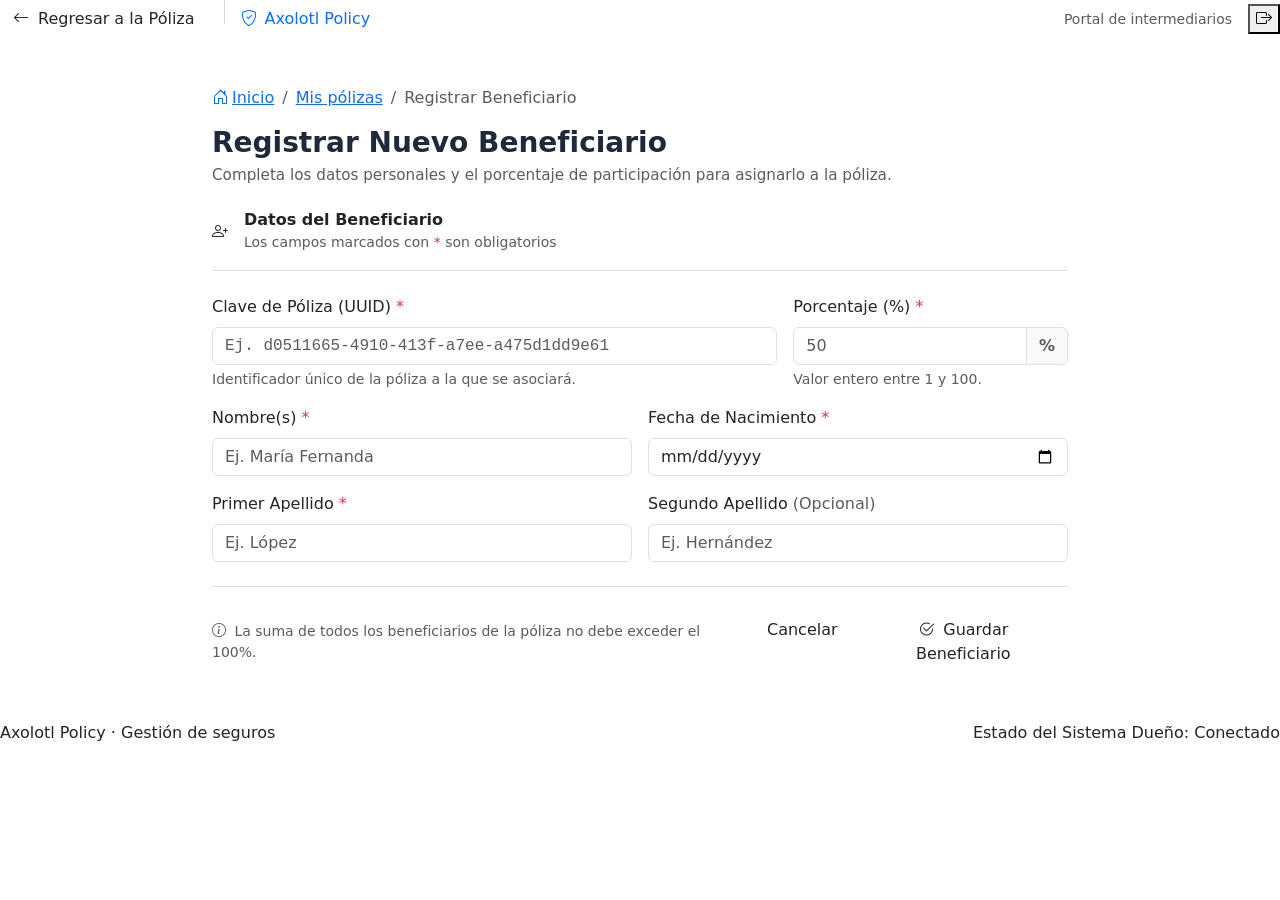
==== src/main/resources/templates/registrar-beneficiario.html @ c32d10b5 "Implementacion de vista formulario beneficiarios" ====
<!DOCTYPE html>
<html lang="es">
<head>
    <meta charset="UTF-8">
    <meta name="viewport" content="width=device-width, initial-scale=1.0">
    <title>Registrar Nuevo Beneficiario - Axolotl Policy</title>
    <!-- Bootstrap 5 CSS -->
    <link href="https://cdn.jsdelivr.net/npm/bootstrap@5.3.3/dist/css/bootstrap.min.css" rel="stylesheet">
    <!-- Bootstrap Icons -->
    <link href="https://cdn.jsdelivr.net/npm/bootstrap-icons@1.11.3/font/bootstrap-icons.min.css" rel="stylesheet">
    <!-- Google Fonts: Inter -->
    <link href="https://fonts.googleapis.com/css2?family=Inter:wght@400;500;600;700&display=swap" rel="stylesheet">
    <!-- Tu hoja de estilos en static/css/ -->
    <link rel="stylesheet" href="/css/styleBeneficiario.css">
</head>
<body>

    <!-- Barra Superior -->
    <header class="navbar-axolotl d-flex align-items-center justify-content-between">
        <div class="d-flex align-items-center gap-3">
            <a href="javascript:history.back()" class="btn btn-back">
                <i class="bi bi-arrow-left me-1"></i> Regresar a la Póliza
            </a>
            <div class="vr text-muted opacity-25 d-none d-sm-block" style="height: 24px;"></div>
            <a href="/" class="d-flex align-items-center gap-2 text-decoration-none">
                <span class="brand-logo">
                    <i class="bi bi-shield-check"></i>
                </span>
                <span class="brand-title">Axolotl Policy</span>
            </a>
        </div>

        <div class="d-flex align-items-center gap-3">
            <span class="text-muted small d-none d-md-inline">Portal de intermediarios</span>
            <button type="button" class="btn-logout" title="Cerrar sesión">
                <i class="bi bi-box-arrow-right"></i>
            </button>
        </div>
    </header>

    <!-- Contenido Principal -->
    <main class="container my-4 my-md-5" style="max-width: 880px;">
        
        <!-- Breadcrumb -->
        <nav aria-label="breadcrumb" class="mb-3">
            <ol class="breadcrumb breadcrumb-custom mb-0">
                <li class="breadcrumb-item"><a href="/"><i class="bi bi-house-door me-1"></i>Inicio</a></li>
                <li class="breadcrumb-item"><a href="/">Mis pólizas</a></li>
                <li class="breadcrumb-item active" aria-current="page">Registrar Beneficiario</li>
            </ol>
        </nav>

        <!-- Encabezado de página -->
        <div class="mb-4">
            <h1 class="h3 fw-bold mb-1" style="color: #1E293B;">Registrar Nuevo Beneficiario</h1>
            <p class="text-muted mb-0" style="font-size: 0.95rem;">
                Completa los datos personales y el porcentaje de participación para asignarlo a la póliza.
            </p>
        </div>

        <!-- Contenedor de Alertas -->
        <div id="alertaResultado" class="alert d-none rounded-3 mb-4" role="alert"></div>

        <!-- Tarjeta del Formulario -->
        <div class="card-axolotl">
            <div class="d-flex align-items-center justify-content-between pb-3 mb-4 border-bottom">
                <div class="d-flex align-items-center gap-3">
                    <span class="icon-badge-blue">
                        <i class="bi bi-person-plus"></i>
                    </span>
                    <div>
                        <h2 class="h6 fw-bold mb-0">Datos del Beneficiario</h2>
                        <small class="text-muted">Los campos marcados con <span class="text-danger">*</span> son obligatorios</small>
                    </div>
                </div>
                <span class="badge rounded-pill px-3 py-2 badge-axolotl-pink">
                    Participación máx. 100%
                </span>
            </div>

            <form id="formBeneficiario" novalidate>
                <div class="row g-3">
                    
                    <!-- Clave de Póliza (UUID) -->
                    <div class="col-md-8">
                        <label for="clavePoliza" class="form-label">
                            Clave de Póliza (UUID) <span class="text-danger">*</span>
                        </label>
                        <input type="text" class="form-control font-monospace" id="clavePoliza" 
                               placeholder="Ej. d0511665-4910-413f-a7ee-a475d1dd9e61" required>
                        <div class="form-text">Identificador único de la póliza a la que se asociará.</div>
                    </div>

                    <!-- Porcentaje de Participación -->
                    <div class="col-md-4">
                        <label for="porcentaje" class="form-label">
                            Porcentaje (%) <span class="text-danger">*</span>
                        </label>
                        <div class="input-group">
                            <input type="number" class="form-control" id="porcentaje" 
                                   min="1" max="100" placeholder="50" required>
                            <span class="input-group-text bg-light text-muted fw-semibold">%</span>
                        </div>
                        <div class="form-text">Valor entero entre 1 y 100.</div>
                    </div>

                    <!-- Nombres -->
                    <div class="col-md-6">
                        <label for="nombres" class="form-label">
                            Nombre(s) <span class="text-danger">*</span>
                        </label>
                        <input type="text" class="form-control" id="nombres" 
                               placeholder="Ej. María Fernanda" required>
                    </div>

                    <!-- Fecha de Nacimiento -->
                    <div class="col-md-6">
                        <label for="fechaNacimiento" class="form-label">
                            Fecha de Nacimiento <span class="text-danger">*</span>
                        </label>
                        <input type="date" class="form-control" id="fechaNacimiento" required>
                    </div>

                    <!-- Primer Apellido -->
                    <div class="col-md-6">
                        <label for="primerApellido" class="form-label">
                            Primer Apellido <span class="text-danger">*</span>
                        </label>
                        <input type="text" class="form-control" id="primerApellido" 
                               placeholder="Ej. López" required>
                    </div>

                    <!-- Segundo Apellido (Opcional) -->
                    <div class="col-md-6">
                        <label for="segundoApellido" class="form-label">
                            Segundo Apellido <span class="text-muted fw-normal">(Opcional)</span>
                        </label>
                        <input type="text" class="form-control" id="segundoApellido" 
                               placeholder="Ej. Hernández">
                    </div>

                </div>

                <!-- Botones de acción -->
                <div class="d-flex flex-column flex-sm-row align-items-sm-center justify-content-between gap-3 pt-4 mt-4 border-top">
                    <span class="text-muted small">
                        <i class="bi bi-info-circle me-1"></i> La suma de todos los beneficiarios de la póliza no debe exceder el 100%.
                    </span>
                    <div class="d-flex gap-2 justify-content-end">
                        <a href="javascript:history.back()" class="btn btn-axolotl-secondary">
                            Cancelar
                        </a>
                        <button type="submit" id="btnGuardar" class="btn btn-axolotl-primary">
                            <i class="bi bi-check2-circle me-1"></i> Guardar Beneficiario
                        </button>
                    </div>
                </div>
            </form>
        </div>
    </main>

    <!-- Footer -->
    <footer class="footer-axolotl d-flex flex-column flex-sm-row align-items-center justify-content-between gap-2">
        <div>Axolotl Policy · Gestión de seguros</div>
        <div>
            <span class="status-dot"></span> Estado del Sistema Dueño: Conectado
        </div>
    </footer>

    <!-- Lógica de envío hacia tu BeneficiarioController -->
    <script>
        document.addEventListener('DOMContentLoaded', () => {
            const params = new URLSearchParams(window.location.search);
            const claveParam = params.get('clave_poliza') || params.get('clavePoliza');
            if (claveParam) {
                document.getElementById('clavePoliza').value = claveParam;
            }
        });

        document.getElementById('formBeneficiario').addEventListener('submit', async function (event) {
            event.preventDefault();

            const alerta = document.getElementById('alertaResultado');
            const btnGuardar = document.getElementById('btnGuardar');

            const fechaNacimiento = document.getElementById('fechaNacimiento').value.trim();
            const clavePoliza = document.getElementById('clavePoliza').value.trim();
            const porcentaje = document.getElementById('porcentaje').value.trim();
            const nombres = document.getElementById('nombres').value.trim();
            const primerApellido = document.getElementById('primerApellido').value.trim();
            const segundoApellido = document.getElementById('segundoApellido').value.trim();

            if (!fechaNacimiento || !clavePoliza || !porcentaje || !nombres || !primerApellido) {
                mostrarAlerta('danger', 'Por favor completa todos los campos obligatorios marcados con *.');
                return;
            }

            const pctNum = parseInt(porcentaje, 10);
            if (isNaN(pctNum) || pctNum < 1 || pctNum > 100) {
                mostrarAlerta('danger', 'El porcentaje debe ser un número entero entre 1 y 100.');
                return;
            }

            let endpoint = `/beneficiario/${encodeURIComponent(fechaNacimiento)}/${encodeURIComponent(clavePoliza)}/${encodeURIComponent(pctNum)}/${encodeURIComponent(nombres)}/${encodeURIComponent(primerApellido)}`;
            
            if (segundoApellido !== '') {
                endpoint += `/${encodeURIComponent(segundoApellido)}`;
            }

            btnGuardar.disabled = true;
            btnGuardar.innerHTML = '<span class="spinner-border spinner-border-sm me-2"></span>Guardando...';
            alerta.classList.add('d-none');

            try {
                const response = await fetch(endpoint, {
                    method: 'POST',
                    headers: {
                        'Accept': 'application/json'
                    }
                });

                if (!response.ok) {
                    throw new Error(`El servidor respondió con código ${response.status}. Verifica que la clave de póliza exista y el porcentaje disponible sea válido.`);
                }

                await response.json();
                mostrarAlerta('success', `Beneficiario <strong>${nombres} ${primerApellido}</strong> registrado correctamente con el ${pctNum}% de participación.`);
                
                document.getElementById('nombres').value = '';
                document.getElementById('primerApellido').value = '';
                document.getElementById('segundoApellido').value = '';
                document.getElementById('fechaNacimiento').value = '';
                document.getElementById('porcentaje').value = '';

            } catch (error) {
                mostrarAlerta('danger', `No se pudo registrar el beneficiario: ${error.message}`);
            } finally {
                btnGuardar.disabled = false;
                btnGuardar.innerHTML = '<i class="bi bi-check2-circle me-1"></i> Guardar Beneficiario';
            }
        });

        function mostrarAlerta(tipo, mensaje) {
            const alerta = document.getElementById('alertaResultado');
            alerta.className = `alert alert-${tipo} rounded-3 mb-4`;
            alerta.innerHTML = mensaje;
            alerta.classList.remove('d-none');
            alerta.scrollIntoView({ behavior: 'smooth', block: 'nearest' });
        }
    </script>
</body>
</html>
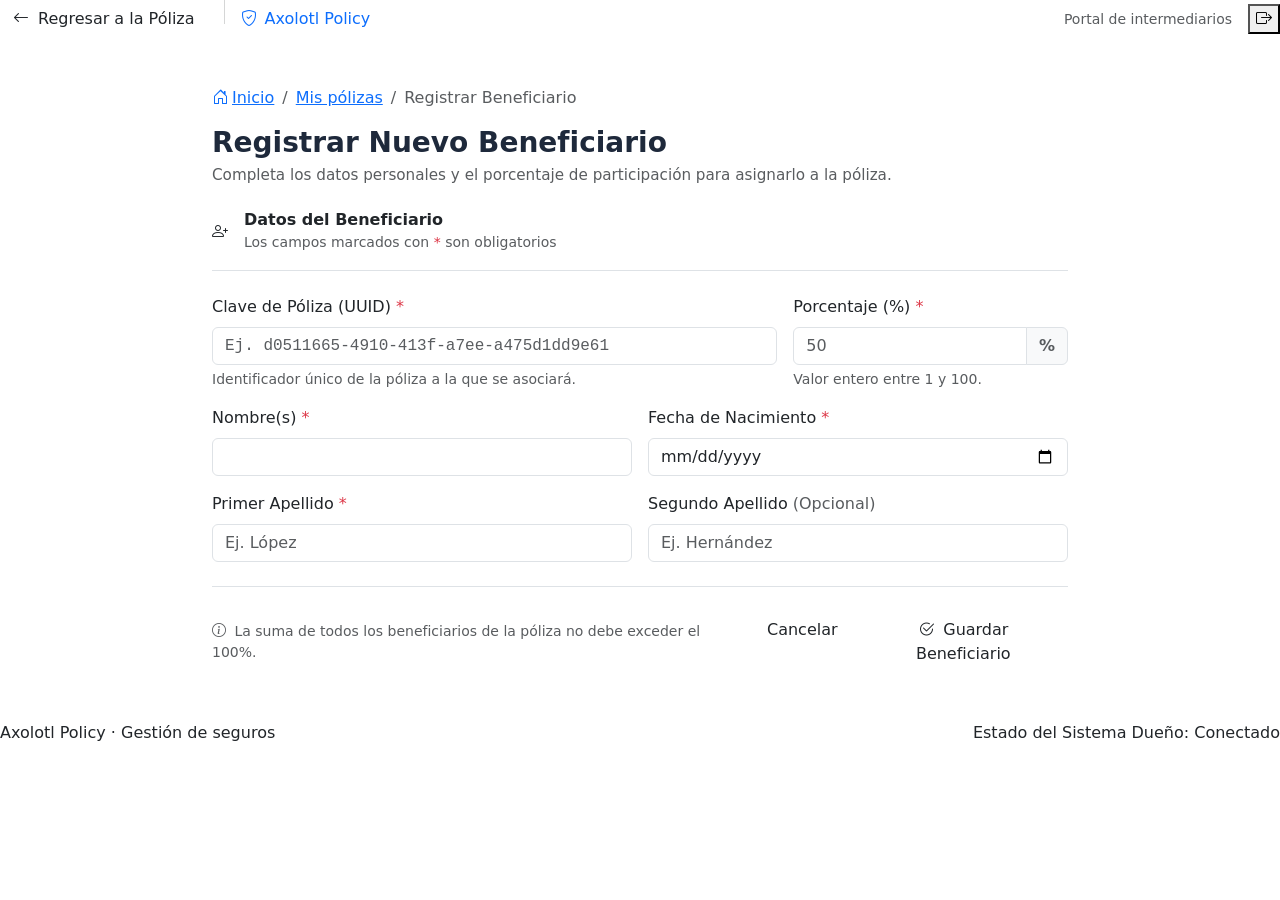
==== commit c6b1ae40: "Avances en mi rama" ====
--- a/src/main/resources/templates/registrar-beneficiario.html
+++ b/src/main/resources/templates/registrar-beneficiario.html
@@ -109,8 +109,7 @@
                         <label for="nombres" class="form-label">
                             Nombre(s) <span class="text-danger">*</span>
                         </label>
-                        <input type="text" class="form-control" id="nombres" 
-                               placeholder="Ej. María Fernanda" required>
+                        <input type="text" class="form-control" id="nombres" required>
                     </div>
 
                     <!-- Fecha de Nacimiento -->
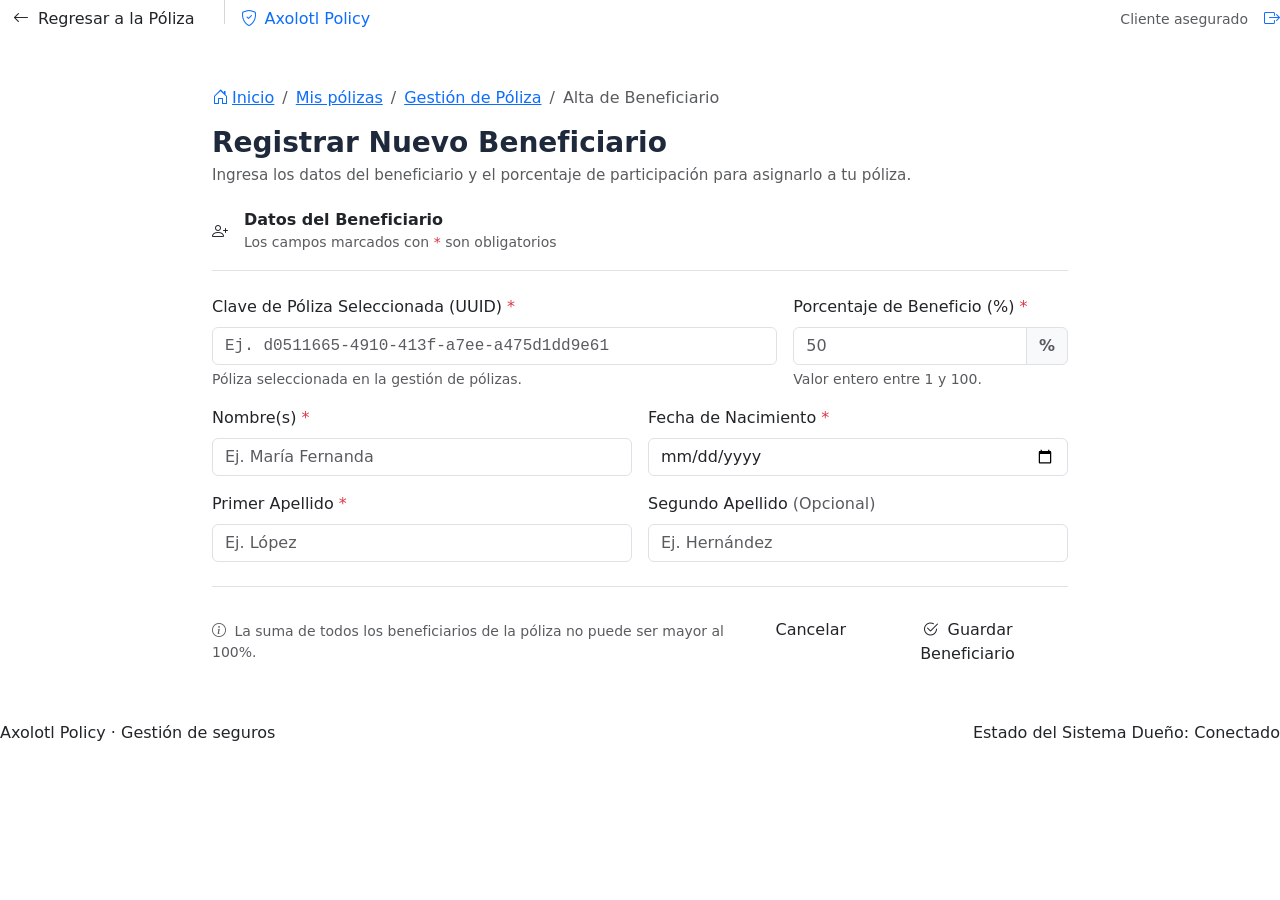
==== commit 2dc62fd2: "Actualización de vista registro beneficiarios" ====
--- a/src/main/resources/templates/registrar-beneficiario.html
+++ b/src/main/resources/templates/registrar-beneficiario.html
@@ -1,5 +1,6 @@
 <!DOCTYPE html>
 <html lang="es">
+
 <head>
     <meta charset="UTF-8">
     <meta name="viewport" content="width=device-width, initial-scale=1.0">
@@ -10,15 +11,16 @@
     <link href="https://cdn.jsdelivr.net/npm/bootstrap-icons@1.11.3/font/bootstrap-icons.min.css" rel="stylesheet">
     <!-- Google Fonts: Inter -->
     <link href="https://fonts.googleapis.com/css2?family=Inter:wght@400;500;600;700&display=swap" rel="stylesheet">
-    <!-- Tu hoja de estilos en static/css/ -->
+    <!-- Hoja de estilos en static/css/ -->
     <link rel="stylesheet" href="/css/styleBeneficiario.css">
 </head>
+
 <body>
 
     <!-- Barra Superior -->
     <header class="navbar-axolotl d-flex align-items-center justify-content-between">
         <div class="d-flex align-items-center gap-3">
-            <a href="javascript:history.back()" class="btn btn-back">
+            <a href="/polizas" id="btnVolverSuperior" class="btn btn-back">
                 <i class="bi bi-arrow-left me-1"></i> Regresar a la Póliza
             </a>
             <div class="vr text-muted opacity-25 d-none d-sm-block" style="height: 24px;"></div>
@@ -31,22 +33,23 @@
         </div>
 
         <div class="d-flex align-items-center gap-3">
-            <span class="text-muted small d-none d-md-inline">Portal de intermediarios</span>
-            <button type="button" class="btn-logout" title="Cerrar sesión">
+            <span class="text-muted small d-none d-md-inline">Cliente asegurado</span>
+            <a href="/" class="btn-logout text-decoration-none" title="Cerrar sesión">
                 <i class="bi bi-box-arrow-right"></i>
-            </button>
+            </a>
         </div>
     </header>
 
     <!-- Contenido Principal -->
     <main class="container my-4 my-md-5" style="max-width: 880px;">
-        
+
         <!-- Breadcrumb -->
         <nav aria-label="breadcrumb" class="mb-3">
             <ol class="breadcrumb breadcrumb-custom mb-0">
                 <li class="breadcrumb-item"><a href="/"><i class="bi bi-house-door me-1"></i>Inicio</a></li>
-                <li class="breadcrumb-item"><a href="/">Mis pólizas</a></li>
-                <li class="breadcrumb-item active" aria-current="page">Registrar Beneficiario</li>
+                <li class="breadcrumb-item"><a href="/polizas">Mis pólizas</a></li>
+                <li class="breadcrumb-item"><a href="/polizas" id="breadcrumbPoliza">Gestión de Póliza</a></li>
+                <li class="breadcrumb-item active" aria-current="page">Alta de Beneficiario</li>
             </ol>
         </nav>
 
@@ -54,54 +57,55 @@
         <div class="mb-4">
             <h1 class="h3 fw-bold mb-1" style="color: #1E293B;">Registrar Nuevo Beneficiario</h1>
             <p class="text-muted mb-0" style="font-size: 0.95rem;">
-                Completa los datos personales y el porcentaje de participación para asignarlo a la póliza.
+                Ingresa los datos del beneficiario y el porcentaje de participación para asignarlo a tu póliza.
             </p>
         </div>
 
-        <!-- Contenedor de Alertas -->
+        <!-- Contenedor de Alertas (Validación local, EX-BYR y Confirmación Paso 4) -->
         <div id="alertaResultado" class="alert d-none rounded-3 mb-4" role="alert"></div>
 
         <!-- Tarjeta del Formulario -->
         <div class="card-axolotl">
-            <div class="d-flex align-items-center justify-content-between pb-3 mb-4 border-bottom">
+            <div class="d-flex flex-wrap align-items-center justify-content-between gap-2 pb-3 mb-4 border-bottom">
                 <div class="d-flex align-items-center gap-3">
                     <span class="icon-badge-blue">
                         <i class="bi bi-person-plus"></i>
                     </span>
                     <div>
                         <h2 class="h6 fw-bold mb-0">Datos del Beneficiario</h2>
-                        <small class="text-muted">Los campos marcados con <span class="text-danger">*</span> son obligatorios</small>
+                        <small class="text-muted">Los campos marcados con <span class="text-danger">*</span> son
+                            obligatorios</small>
                     </div>
                 </div>
-                <span class="badge rounded-pill px-3 py-2 badge-axolotl-pink">
+                <span id="badgeDisponible" class="badge rounded-pill px-3 py-2 badge-axolotl-pink">
                     Participación máx. 100%
                 </span>
             </div>
 
             <form id="formBeneficiario" novalidate>
                 <div class="row g-3">
-                    
+
                     <!-- Clave de Póliza (UUID) -->
                     <div class="col-md-8">
                         <label for="clavePoliza" class="form-label">
-                            Clave de Póliza (UUID) <span class="text-danger">*</span>
-                        </label>
-                        <input type="text" class="form-control font-monospace" id="clavePoliza" 
-                               placeholder="Ej. d0511665-4910-413f-a7ee-a475d1dd9e61" required>
-                        <div class="form-text">Identificador único de la póliza a la que se asociará.</div>
+                            Clave de Póliza Seleccionada (UUID) <span class="text-danger">*</span>
+                        </label>
+                        <input type="text" class="form-control font-monospace" id="clavePoliza"
+                            placeholder="Ej. d0511665-4910-413f-a7ee-a475d1dd9e61" required>
+                        <div class="form-text">Póliza seleccionada en la gestión de pólizas.</div>
                     </div>
 
                     <!-- Porcentaje de Participación -->
                     <div class="col-md-4">
                         <label for="porcentaje" class="form-label">
-                            Porcentaje (%) <span class="text-danger">*</span>
+                            Porcentaje de Beneficio (%) <span class="text-danger">*</span>
                         </label>
                         <div class="input-group">
-                            <input type="number" class="form-control" id="porcentaje" 
-                                   min="1" max="100" placeholder="50" required>
+                            <input type="number" class="form-control" id="porcentaje" min="1" max="100" placeholder="50"
+                                required>
                             <span class="input-group-text bg-light text-muted fw-semibold">%</span>
                         </div>
-                        <div class="form-text">Valor entero entre 1 y 100.</div>
+                        <div class="form-text" id="textoAyudaPorcentaje">Valor entero entre 1 y 100.</div>
                     </div>
 
                     <!-- Nombres -->
@@ -109,7 +113,7 @@
                         <label for="nombres" class="form-label">
                             Nombre(s) <span class="text-danger">*</span>
                         </label>
-                        <input type="text" class="form-control" id="nombres" required>
+                        <input type="text" class="form-control" id="nombres" placeholder="Ej. María Fernanda" required>
                     </div>
 
                     <!-- Fecha de Nacimiento -->
@@ -125,8 +129,7 @@
                         <label for="primerApellido" class="form-label">
                             Primer Apellido <span class="text-danger">*</span>
                         </label>
-                        <input type="text" class="form-control" id="primerApellido" 
-                               placeholder="Ej. López" required>
+                        <input type="text" class="form-control" id="primerApellido" placeholder="Ej. López" required>
                     </div>
 
                     <!-- Segundo Apellido (Opcional) -->
@@ -134,19 +137,20 @@
                         <label for="segundoApellido" class="form-label">
                             Segundo Apellido <span class="text-muted fw-normal">(Opcional)</span>
                         </label>
-                        <input type="text" class="form-control" id="segundoApellido" 
-                               placeholder="Ej. Hernández">
+                        <input type="text" class="form-control" id="segundoApellido" placeholder="Ej. Hernández">
                     </div>
 
                 </div>
 
                 <!-- Botones de acción -->
-                <div class="d-flex flex-column flex-sm-row align-items-sm-center justify-content-between gap-3 pt-4 mt-4 border-top">
+                <div
+                    class="d-flex flex-column flex-sm-row align-items-sm-center justify-content-between gap-3 pt-4 mt-4 border-top">
                     <span class="text-muted small">
-                        <i class="bi bi-info-circle me-1"></i> La suma de todos los beneficiarios de la póliza no debe exceder el 100%.
+                        <i class="bi bi-info-circle me-1"></i> La suma de todos los beneficiarios de la póliza no puede
+                        ser mayor al 100%.
                     </span>
                     <div class="d-flex gap-2 justify-content-end">
-                        <a href="javascript:history.back()" class="btn btn-axolotl-secondary">
+                        <a href="/polizas" id="btnCancelar" class="btn btn-axolotl-secondary">
                             Cancelar
                         </a>
                         <button type="submit" id="btnGuardar" class="btn btn-axolotl-primary">
@@ -166,15 +170,119 @@
         </div>
     </footer>
 
-    <!-- Lógica de envío hacia tu BeneficiarioController -->
+    <!-- Lógica alineada al Caso de Uso NRM-AB "Alta de beneficiario" -->
     <script>
-        document.addEventListener('DOMContentLoaded', () => {
+        // Ruta a la vista dedicada para el flujo excepcional EX-DND (fallo/indisponibilidad del Sistema Dueño)
+        const URL_ERROR_SISTEMA_DUENO = '/error-sistema-dueno';
+
+        function redirigirErrorSistemaDueno() {
+            window.location.href = URL_ERROR_SISTEMA_DUENO;
+        }
+
+        document.addEventListener('DOMContentLoaded', async () => {
             const params = new URLSearchParams(window.location.search);
             const claveParam = params.get('clave_poliza') || params.get('clavePoliza');
+            const inputClave = document.getElementById('clavePoliza');
+
             if (claveParam) {
-                document.getElementById('clavePoliza').value = claveParam;
+                inputClave.value = claveParam.trim();
+                inputClave.readOnly = true;
+                inputClave.classList.add('bg-light');
+                configurarRutasRetorno(claveParam.trim());
+                await obtenerEstadoPolizaEnServidor(claveParam.trim());
+            } else {
+                inputClave.addEventListener('blur', async (e) => {
+                    const val = e.target.value.trim();
+                    if (val) {
+                        configurarRutasRetorno(val);
+                        await obtenerEstadoPolizaEnServidor(val);
+                    }
+                });
             }
         });
+
+        function configurarRutasRetorno(clavePoliza) {
+            const urlGestionPoliza = `/poliza/${encodeURIComponent(clavePoliza)}`;
+            document.getElementById('btnVolverSuperior').href = urlGestionPoliza;
+            document.getElementById('btnCancelar').href = urlGestionPoliza;
+            const breadcrumb = document.getElementById('breadcrumbPoliza');
+            breadcrumb.href = urlGestionPoliza;
+            breadcrumb.textContent = `Póliza ${clavePoliza.substring(0, 8)}...`;
+        }
+
+        /**
+         * Consulta obligatoria al servidor para obtener los beneficiarios reales de la póliza.
+         * Extrae los campos desde el objeto anidado "id" devuelto por Spring Boot.
+         * Si el Sistema Dueño no responde o falla (EX-DND), redirige inmediatamente a la vista de error.
+         */
+        async function obtenerEstadoPolizaEnServidor(clavePoliza) {
+            let resp;
+            try {
+                resp = await fetch('/beneficiarios', {
+                    method: 'GET',
+                    headers: { 'Accept': 'application/json' },
+                    cache: 'no-store'
+                });
+            } catch (networkError) {
+                redirigirErrorSistemaDueno();
+                return null;
+            }
+
+            if (!resp.ok) {
+                redirigirErrorSistemaDueno();
+                return null;
+            }
+
+            const todos = await resp.json();
+            const lista = Array.isArray(todos) ? todos : [];
+
+            const beneficiariosPoliza = lista.filter(b => {
+                const datosId = b.id || b;
+                const claveItem = String(datosId.clavePoliza || datosId.clave_poliza || '').trim().toLowerCase();
+                return claveItem === clavePoliza.toLowerCase();
+            });
+
+            const porcentajeAsignado = beneficiariosPoliza.reduce((acc, b) => {
+                return acc + (Number(b.porcentaje) || 0);
+            }, 0);
+
+            const disponible = Math.max(0, 100 - porcentajeAsignado);
+
+            document.getElementById('badgeDisponible').textContent =
+                `Asignado: ${porcentajeAsignado}% · Disponible: ${disponible}%`;
+            document.getElementById('textoAyudaPorcentaje').textContent =
+                disponible > 0
+                    ? `Puedes asignar entre 1% y ${disponible}% restante.`
+                    : 'Esta póliza ya tiene el 100% asignado.';
+
+            return { beneficiariosPoliza, porcentajeAsignado, disponible };
+        }
+
+        function normalizarTexto(txt) {
+            return (txt || '')
+                .trim()
+                .toLowerCase()
+                .normalize('NFD')
+                .replace(/[\u0300-\u036f]/g, '');
+        }
+
+        // Flujo Excepcional EX-BYR: verifica coincidencia de beneficiario en la misma póliza dentro de "id"
+        function existeBeneficiarioEnPoliza(beneficiariosPoliza, nombres, primerApellido, segundoApellido, fechaNacimiento) {
+            const nomNorm = normalizarTexto(nombres);
+            const ap1Norm = normalizarTexto(primerApellido);
+            const ap2Norm = normalizarTexto(segundoApellido);
+
+            return beneficiariosPoliza.some(b => {
+                const datosId = b.id || b;
+                const bNom = normalizarTexto(datosId.nombres);
+                const bAp1 = normalizarTexto(datosId.primerApellido || datosId.primer_apellido);
+                const bAp2 = normalizarTexto(datosId.segundoApellido || datosId.segundo_apellido);
+                const rawFecha = datosId.fechaNacimiento || datosId.fecha_nacimiento || '';
+                const bFecha = String(rawFecha).substring(0, 10);
+
+                return bNom === nomNorm && bAp1 === ap1Norm && bAp2 === ap2Norm && bFecha === fechaNacimiento;
+            });
+        }
 
         document.getElementById('formBeneficiario').addEventListener('submit', async function (event) {
             event.preventDefault();
@@ -189,54 +297,94 @@
             const primerApellido = document.getElementById('primerApellido').value.trim();
             const segundoApellido = document.getElementById('segundoApellido').value.trim();
 
+            // 1. Validación de campos requeridos (permanece en Paso 3)
             if (!fechaNacimiento || !clavePoliza || !porcentaje || !nombres || !primerApellido) {
-                mostrarAlerta('danger', 'Por favor completa todos los campos obligatorios marcados con *.');
+                mostrarAlerta('warning', '<i class="bi bi-exclamation-triangle-fill me-2"></i><strong>Datos incompletos:</strong> Completa todos los campos obligatorios marcados con *.');
                 return;
             }
 
             const pctNum = parseInt(porcentaje, 10);
             if (isNaN(pctNum) || pctNum < 1 || pctNum > 100) {
-                mostrarAlerta('danger', 'El porcentaje debe ser un número entero entre 1 y 100.');
-                return;
-            }
-
+                mostrarAlerta('warning', '<i class="bi bi-exclamation-triangle-fill me-2"></i><strong>Porcentaje inválido:</strong> El porcentaje debe ser un número entero entre 1% y 100%.');
+                return;
+            }
+
+            btnGuardar.disabled = true;
+            btnGuardar.innerHTML = '<span class="spinner-border spinner-border-sm me-2"></span>Validando y guardando...';
+            alerta.classList.add('d-none');
+
+            // 2. Consulta síncrona en tiempo real de los beneficiarios de la póliza (si falla, redirige a EX-DND)
+            const estadoPoliza = await obtenerEstadoPolizaEnServidor(clavePoliza);
+            if (!estadoPoliza) return;
+
+            const { beneficiariosPoliza, porcentajeAsignado, disponible } = estadoPoliza;
+
+            // 3. Validar que la suma total de la póliza no exceda 100%
+            if (porcentajeAsignado + pctNum > 100) {
+                btnGuardar.disabled = false;
+                btnGuardar.innerHTML = '<i class="bi bi-check2-circle me-1"></i> Guardar Beneficiario';
+                mostrarAlerta('warning', `<i class="bi bi-exclamation-triangle-fill me-2"></i><strong>Porcentaje excedido:</strong> La suma de los beneficiarios de esta póliza no puede ser mayor al 100%. Ya tiene <strong>${porcentajeAsignado}%</strong> asignado (disponible: <strong>${disponible}%</strong>).`);
+                return;
+            }
+
+            // 4. Flujo Excepcional EX-BYR: "El beneficiario ya está registrado" en esta póliza
+            if (existeBeneficiarioEnPoliza(beneficiariosPoliza, nombres, primerApellido, segundoApellido, fechaNacimiento)) {
+                btnGuardar.disabled = false;
+                btnGuardar.innerHTML = '<i class="bi bi-check2-circle me-1"></i> Guardar Beneficiario';
+                mostrarAlerta('danger', `<i class="bi bi-person-x-fill me-2"></i><strong>El beneficiario ya está registrado:</strong> <strong>${nombres} ${primerApellido} ${segundoApellido}</strong> ya figura como beneficiario en esta póliza. Un mismo beneficiario no puede registrarse más de una vez en la misma póliza.`);
+                return;
+            }
+
+            // 5. Envío POST al Sistema Intermediario -> Sistema Dueño
             let endpoint = `/beneficiario/${encodeURIComponent(fechaNacimiento)}/${encodeURIComponent(clavePoliza)}/${encodeURIComponent(pctNum)}/${encodeURIComponent(nombres)}/${encodeURIComponent(primerApellido)}`;
-            
             if (segundoApellido !== '') {
                 endpoint += `/${encodeURIComponent(segundoApellido)}`;
             }
 
-            btnGuardar.disabled = true;
-            btnGuardar.innerHTML = '<span class="spinner-border spinner-border-sm me-2"></span>Guardando...';
-            alerta.classList.add('d-none');
-
+            let response;
             try {
-                const response = await fetch(endpoint, {
+                response = await fetch(endpoint, {
                     method: 'POST',
-                    headers: {
-                        'Accept': 'application/json'
-                    }
+                    headers: { 'Accept': 'application/json' }
                 });
-
-                if (!response.ok) {
-                    throw new Error(`El servidor respondió con código ${response.status}. Verifica que la clave de póliza exista y el porcentaje disponible sea válido.`);
+            } catch (networkError) {
+                redirigirErrorSistemaDueno();
+                return;
+            }
+
+            if (!response.ok) {
+                if (response.status === 409) {
+                    btnGuardar.disabled = false;
+                    btnGuardar.innerHTML = '<i class="bi bi-check2-circle me-1"></i> Guardar Beneficiario';
+                    mostrarAlerta('danger', `<i class="bi bi-person-x-fill me-2"></i><strong>El beneficiario ya está registrado:</strong> Los datos coinciden con un registro existente en esta póliza.`);
+                    return;
                 }
-
-                await response.json();
-                mostrarAlerta('success', `Beneficiario <strong>${nombres} ${primerApellido}</strong> registrado correctamente con el ${pctNum}% de participación.`);
-                
-                document.getElementById('nombres').value = '';
-                document.getElementById('primerApellido').value = '';
-                document.getElementById('segundoApellido').value = '';
-                document.getElementById('fechaNacimiento').value = '';
-                document.getElementById('porcentaje').value = '';
-
-            } catch (error) {
-                mostrarAlerta('danger', `No se pudo registrar el beneficiario: ${error.message}`);
-            } finally {
-                btnGuardar.disabled = false;
-                btnGuardar.innerHTML = '<i class="bi bi-check2-circle me-1"></i> Guardar Beneficiario';
-            }
+                // Cualquier error del Sistema Dueño (500, 502, 503, 504) redirige a la vista de error EX-DND
+                redirigirErrorSistemaDueno();
+                return;
+            }
+
+            await response.json();
+            await obtenerEstadoPolizaEnServidor(clavePoliza);
+
+            const urlRetorno = `/poliza/${encodeURIComponent(clavePoliza)}`;
+            mostrarAlerta('success', `
+                <div class="d-flex flex-column flex-md-row align-items-md-center justify-content-between gap-2">
+                    <div>
+                        <i class="bi bi-check-circle-fill me-2"></i><strong>Beneficiario registrado:</strong> <strong>${nombres} ${primerApellido}</strong> fue agregado exitosamente con el <strong>${pctNum}%</strong> de participación.
+                    </div>
+                    <a href="${urlRetorno}" class="btn btn-sm btn-success flex-shrink-0">Volver a la Póliza</a>
+                </div>
+            `);
+
+            document.getElementById('nombres').value = '';
+            document.getElementById('primerApellido').value = '';
+            document.getElementById('segundoApellido').value = '';
+            document.getElementById('fechaNacimiento').value = '';
+            document.getElementById('porcentaje').value = '';
+
+            btnGuardar.disabled = false;
+            btnGuardar.innerHTML = '<i class="bi bi-check2-circle me-1"></i> Guardar Beneficiario';
         });
 
         function mostrarAlerta(tipo, mensaje) {
@@ -248,4 +396,5 @@
         }
     </script>
 </body>
+
 </html>
